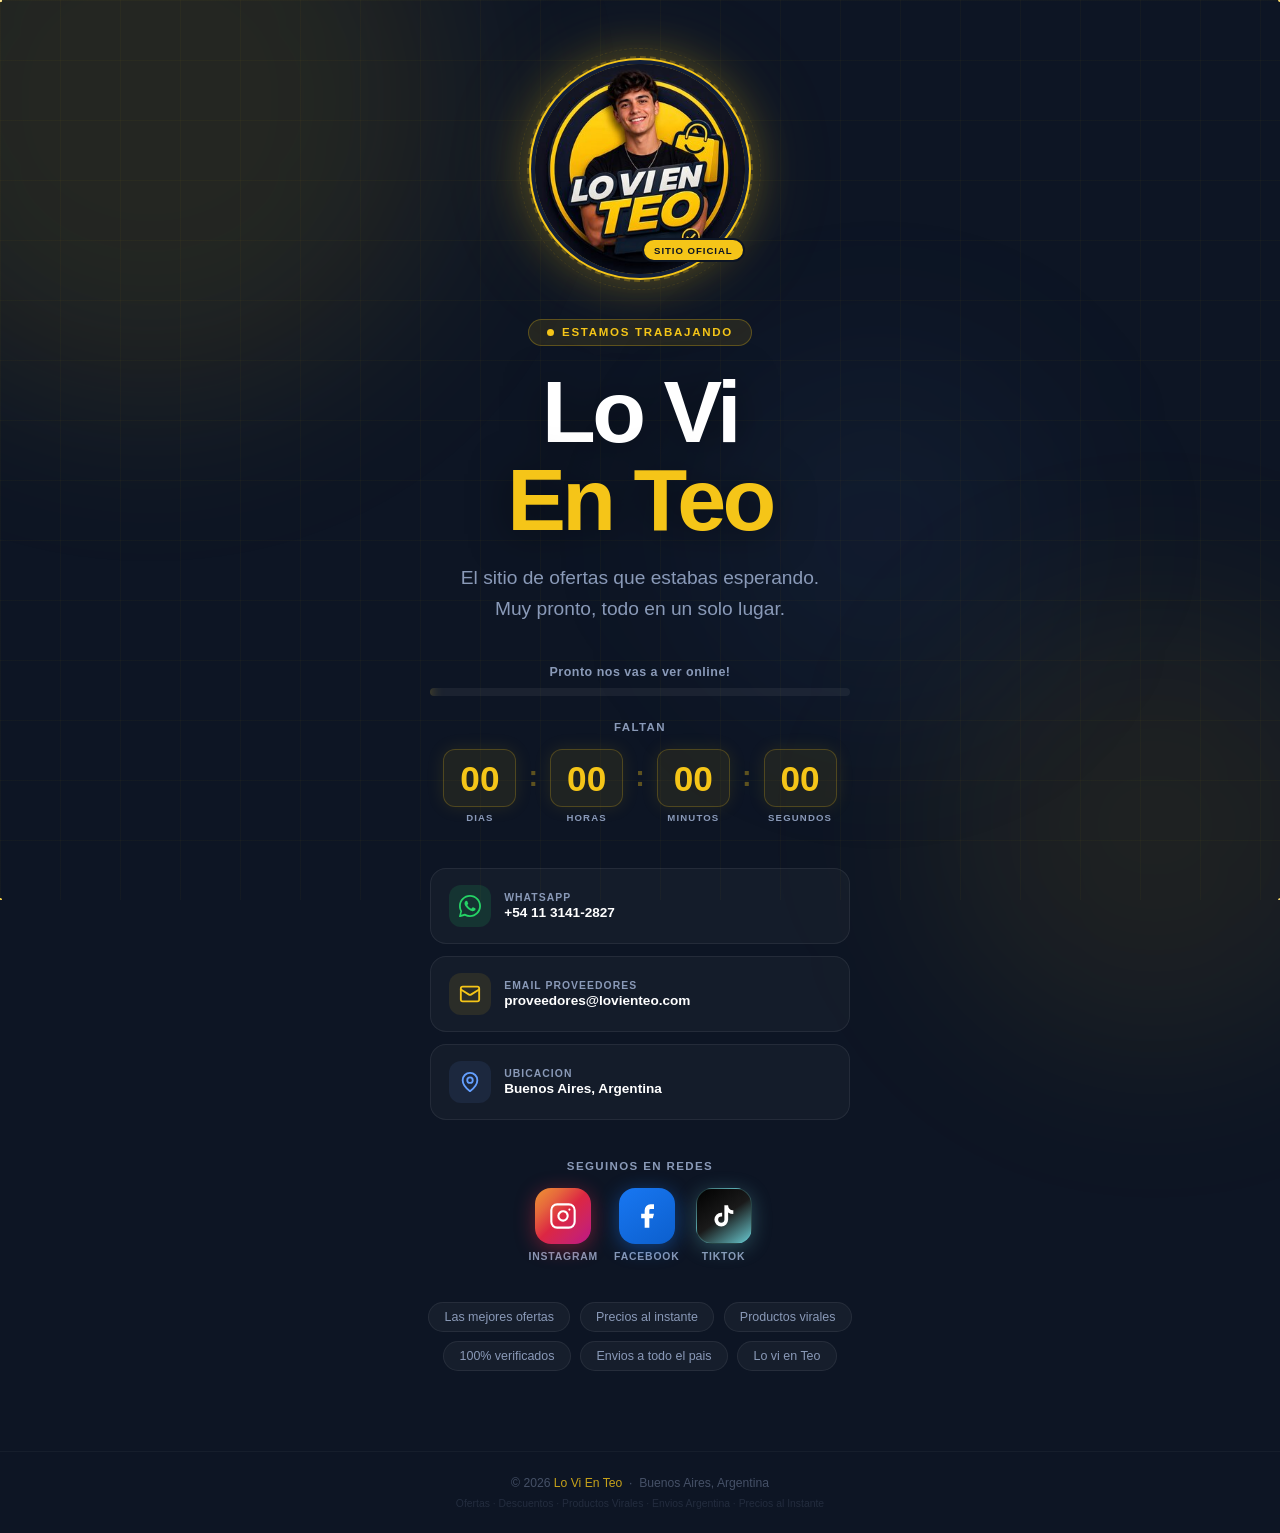
==== index.html @ 4cb47bb7 "initial commit" ====
<!DOCTYPE html>
<html lang="es">
<head>
  <meta charset="UTF-8" />
  <meta name="viewport" content="width=device-width, initial-scale=1.0" />

  <!-- Primary Meta -->
  <title>Lo Vi En Teo — Ofertas, Descuentos y Productos Virales en Argentina</title>
  <meta name="description" content="Lo Vi En Teo es el sitio de ofertas, descuentos y productos virales que estabas esperando. Muy pronto online desde Buenos Aires, Argentina. Precios al instante, productos 100% verificados y envíos a todo el país." />
  <meta name="keywords" content="ofertas Argentina, descuentos online, productos virales, Lo Vi En Teo, lovienteo, lovienteopromos, compras online Argentina, precios baratos, promociones Buenos Aires, whey protein argentina, creatina star nutrition, creatina monohidratada, aspiradora inalámbrica argentina, inflador neumáticos digital, suplementos deportivos argentina, gadgets hogar argentina, mercado libre ofertas, envio gratis argentina, cuotas sin interes, productos verificados" />
  <meta name="author" content="Lo Vi En Teo" />
  <meta name="robots" content="index, follow" />
  <meta name="language" content="es" />
  <meta name="revisit-after" content="7 days" />
  <meta name="geo.region" content="AR-C" />
  <meta name="geo.placename" content="Buenos Aires, Argentina" />
  <link rel="canonical" href="https://lovienteopromos.com/" />
  <link rel="sitemap" type="application/xml" href="/sitemap.xml" />

  <!-- Favicon -->
  <link rel="icon" type="image/svg+xml" href="/favicon.svg" />
  <link rel="shortcut icon" href="/favicon.svg" />
  <link rel="apple-touch-icon" href="/logo.png" />

  <!-- Open Graph / Facebook -->
  <meta property="og:type" content="website" />
  <meta property="og:url" content="https://lovienteopromos.com/" />
  <meta property="og:title" content="Lo Vi En Teo — Ofertas y Productos Virales en Argentina" />
  <meta property="og:description" content="El sitio de ofertas, descuentos y productos virales que estabas esperando. Whey Protein, Creatina, Aspiradora Voltra, Inflador Digital. Buenos Aires, Argentina." />
  <meta property="og:image" content="https://lovienteopromos.com/logo.png" />
  <meta property="og:image:alt" content="Logo Lo Vi En Teo — Sitio de Ofertas Argentina" />
  <meta property="og:locale" content="es_AR" />
  <meta property="og:site_name" content="Lo Vi En Teo" />

  <!-- Twitter Card -->
  <meta name="twitter:card" content="summary_large_image" />
  <meta name="twitter:url" content="https://lovienteopromos.com/" />
  <meta name="twitter:title" content="Lo Vi En Teo — Ofertas y Productos Virales en Argentina" />
  <meta name="twitter:description" content="Whey Protein, Creatina Star Nutrition, Aspiradora Voltra 3 en 1, Inflador Digital. Envío gratis · Cuotas sin interés · Tienda oficial." />
  <meta name="twitter:image" content="https://lovienteopromos.com/logo.png" />
  <meta name="twitter:image:alt" content="Logo Lo Vi En Teo" />

  <!-- Schema.org JSON-LD -->
  <script type="application/ld+json">
  {
    "@context": "https://schema.org",
    "@type": "Organization",
    "name": "Lo Vi En Teo",
    "url": "https://lovienteopromos.com",
    "logo": "https://lovienteopromos.com/logo.png",
    "description": "Sitio de ofertas, descuentos y productos virales de Argentina. Whey Protein, Creatina, Aspiradora Voltra, Inflador Digital. Precios al instante, productos 100% verificados y envíos a todo el país.",
    "address": {
      "@type": "PostalAddress",
      "addressLocality": "Buenos Aires",
      "addressCountry": "AR"
    },
    "contactPoint": [
      {
        "@type": "ContactPoint",
        "telephone": "+54-11-3141-2827",
        "contactType": "customer service",
        "availableLanguage": "Spanish",
        "contactOption": "WhatsApp"
      }
    ],
    "sameAs": [
      "https://www.instagram.com/lovienteo/",
      "https://www.facebook.com/tiendaborela/",
      "https://www.tiktok.com/@lovienteo"
    ]
  }
  </script>

  <script type="application/ld+json">
  {
    "@context": "https://schema.org",
    "@type": "ItemList",
    "name": "Productos Lo Vi En Teo — Ofertas Destacadas",
    "url": "https://lovienteopromos.com/",
    "itemListElement": [
      {
        "@type": "ListItem",
        "position": 1,
        "name": "Star Nutrition Whey Protein Banana Cream 908g",
        "url": "https://lovienteopromos.com/star-nutrition-whey-protein/"
      },
      {
        "@type": "ListItem",
        "position": 2,
        "name": "Creatina Star Nutrition Monohidratada 1 kg",
        "url": "https://lovienteopromos.com/creatinastar/"
      },
      {
        "@type": "ListItem",
        "position": 3,
        "name": "Aspiradora Sopladora Voltra 3 en 1 Black Edition",
        "url": "https://lovienteopromos.com/aspiradora-voltra-3en1/"
      },
      {
        "@type": "ListItem",
        "position": 4,
        "name": "Inflador Neumáticos Digital Inalámbrico Portátil",
        "url": "https://lovienteopromos.com/inflador-neumaticos/"
      }
    ]
  }
  </script>
  <style>
    *, *::before, *::after { box-sizing: border-box; margin: 0; padding: 0; }

    :root {
      --yellow: #f5c518;
      --yellow-glow: rgba(245, 197, 24, 0.4);
      --navy: #0d1524;
      --navy-mid: #13203a;
      --white: #ffffff;
      --gray: #8a9ab8;
    }

    html { scroll-behavior: smooth; }

    body {
      font-family: -apple-system, BlinkMacSystemFont, 'Segoe UI', Roboto, sans-serif;
      background: var(--navy);
      color: var(--white);
      min-height: 100vh;
      overflow-x: hidden;
    }

    #canvas {
      position: fixed;
      inset: 0;
      pointer-events: none;
      z-index: 0;
    }

    .blob {
      position: fixed;
      border-radius: 50%;
      filter: blur(90px);
      pointer-events: none;
      z-index: 0;
    }
    .b1 {
      width: 600px; height: 600px;
      background: rgba(245, 197, 24, 0.1);
      top: -200px; left: -150px;
      animation: drift 10s ease-in-out infinite;
    }
    .b2 {
      width: 450px; height: 450px;
      background: rgba(245, 197, 24, 0.07);
      bottom: -150px; right: -100px;
      animation: drift 13s ease-in-out infinite reverse;
    }
    .b3 {
      width: 350px; height: 350px;
      background: rgba(80, 130, 220, 0.06);
      top: 40%; left: 55%;
      animation: drift 9s ease-in-out infinite;
      animation-delay: -4s;
    }
    @keyframes drift {
      0%, 100% { transform: translate(0, 0) scale(1); }
      33% { transform: translate(25px, -30px) scale(1.04); }
      66% { transform: translate(-20px, 20px) scale(0.97); }
    }

    #floaters {
      position: fixed; inset: 0;
      pointer-events: none; z-index: 1;
      overflow: hidden;
    }
    .floater {
      position: absolute;
      opacity: 0;
      animation: riseUp linear infinite;
      bottom: -60px;
    }
    @keyframes riseUp {
      0%   { opacity: 0; transform: translateY(0) rotate(0deg) scale(0.7); }
      8%   { opacity: 0.7; transform: translateY(-8vh) rotate(20deg) scale(1); }
      92%  { opacity: 0.3; transform: translateY(-90vh) rotate(340deg) scale(0.9); }
      100% { opacity: 0; transform: translateY(-100vh) rotate(360deg) scale(0.7); }
    }

    .grid-lines {
      position: fixed; inset: 0;
      pointer-events: none; z-index: 0;
      background-image:
        linear-gradient(rgba(245,197,24,0.03) 1px, transparent 1px),
        linear-gradient(90deg, rgba(245,197,24,0.03) 1px, transparent 1px);
      background-size: 60px 60px;
    }

    main {
      position: relative; z-index: 2;
      min-height: 100vh;
      display: flex;
      flex-direction: column;
      align-items: center;
      justify-content: center;
      padding: 4rem 1.5rem 2rem;
      text-align: center;
      gap: 0;
    }

    .logo-ring {
      position: relative;
      width: 210px; height: 210px;
      margin-bottom: 2.8rem;
      animation: popIn 0.9s cubic-bezier(0.34, 1.56, 0.64, 1) both;
    }

    .logo-ring::before,
    .logo-ring::after {
      content: '';
      position: absolute;
      inset: -8px;
      border-radius: 50%;
      animation: spinRing 6s linear infinite;
    }
    .logo-ring::before {
      border: 2px dashed rgba(245, 197, 24, 0.25);
    }
    .logo-ring::after {
      inset: -16px;
      border: 1px dashed rgba(245, 197, 24, 0.1);
      animation-duration: 10s;
      animation-direction: reverse;
    }

    @keyframes spinRing {
      to { transform: rotate(360deg); }
    }

    .logo-ring img {
      width: 100%; height: 100%;
      object-fit: cover;
      border-radius: 50%;
      display: block;
      position: relative;
      z-index: 1;
      box-shadow:
        0 0 0 4px var(--navy-mid),
        0 0 0 6px var(--yellow),
        0 0 50px var(--yellow-glow),
        0 0 100px rgba(245,197,24,0.15);
      animation: glowPulse 3s ease-in-out infinite;
    }

    @keyframes glowPulse {
      0%, 100% { box-shadow: 0 0 0 4px var(--navy-mid), 0 0 0 6px var(--yellow), 0 0 50px var(--yellow-glow), 0 0 100px rgba(245,197,24,0.15); }
      50% { box-shadow: 0 0 0 4px var(--navy-mid), 0 0 0 8px var(--yellow), 0 0 70px rgba(245,197,24,0.6), 0 0 130px rgba(245,197,24,0.25); }
    }

    .logo-badge {
      position: absolute;
      bottom: 12px; right: 0;
      z-index: 2;
      background: var(--yellow);
      color: var(--navy);
      font-size: 0.6rem;
      font-weight: 900;
      letter-spacing: 0.1em;
      text-transform: uppercase;
      padding: 0.28rem 0.65rem;
      border-radius: 999px;
      border: 2px solid var(--navy);
      white-space: nowrap;
    }

    @keyframes popIn {
      from { opacity: 0; transform: scale(0.5) rotate(-12deg); }
      to   { opacity: 1; transform: scale(1) rotate(0deg); }
    }

    .eyebrow {
      display: inline-flex;
      align-items: center;
      gap: 0.5rem;
      background: rgba(245, 197, 24, 0.1);
      border: 1px solid rgba(245, 197, 24, 0.28);
      color: var(--yellow);
      font-size: 0.72rem;
      font-weight: 700;
      letter-spacing: 0.15em;
      text-transform: uppercase;
      padding: 0.4rem 1.1rem;
      border-radius: 999px;
      margin-bottom: 1.4rem;
      animation: fadeIn 0.6s 0.4s ease both;
    }
    .eyebrow .pulse-dot {
      width: 7px; height: 7px;
      background: var(--yellow);
      border-radius: 50%;
      animation: blinkDot 1.3s ease-in-out infinite;
    }
    @keyframes blinkDot {
      0%, 100% { opacity: 1; transform: scale(1); }
      50% { opacity: 0.2; transform: scale(0.6); }
    }

    h1 {
      font-size: clamp(2.8rem, 10vw, 5.5rem);
      font-weight: 900;
      line-height: 1.0;
      letter-spacing: -0.04em;
      margin-bottom: 1.1rem;
      animation: slideUp 0.7s 0.5s ease both;
      text-shadow: 0 4px 40px rgba(0,0,0,0.5);
    }
    h1 .accent { color: var(--yellow); }

    .sub {
      font-size: clamp(1rem, 3vw, 1.2rem);
      color: var(--gray);
      line-height: 1.65;
      max-width: 400px;
      margin-bottom: 2.5rem;
      animation: slideUp 0.7s 0.65s ease both;
    }

    .prog-wrap {
      width: 100%;
      max-width: 420px;
      margin-bottom: 1.6rem;
      animation: slideUp 0.7s 0.8s ease both;
    }
    .prog-label {
      font-size: 0.78rem;
      font-weight: 600;
      color: var(--gray);
      margin-bottom: 0.55rem;
      text-align: center;
      letter-spacing: 0.04em;
    }
    .prog-track {
      height: 8px;
      background: rgba(255,255,255,0.06);
      border-radius: 999px;
      overflow: hidden;
      position: relative;
    }
    .prog-fill {
      height: 100%;
      width: 40%;
      background: linear-gradient(90deg, transparent, #c9a200, var(--yellow), #ffe26a, transparent);
      border-radius: 999px;
      position: absolute;
      left: -40%;
      animation: scanBar 2s ease-in-out infinite;
      box-shadow: 0 0 14px rgba(245,197,24,0.7);
    }
    @keyframes scanBar {
      0%   { left: -40%; }
      100% { left: 100%; }
    }

    /* countdown */
    .countdown-wrap {
      width: 100%;
      max-width: 420px;
      margin-bottom: 2.8rem;
      animation: slideUp 0.7s 0.9s ease both;
    }
    .countdown-title {
      font-size: 0.72rem;
      font-weight: 700;
      letter-spacing: 0.12em;
      text-transform: uppercase;
      color: var(--gray);
      text-align: center;
      margin-bottom: 1rem;
    }
    .countdown-boxes {
      display: flex;
      justify-content: center;
      gap: 0.75rem;
    }
    .cd-box {
      display: flex;
      flex-direction: column;
      align-items: center;
      gap: 0.3rem;
    }
    .cd-num {
      background: rgba(245,197,24,0.08);
      border: 1px solid rgba(245,197,24,0.22);
      border-radius: 12px;
      padding: 0.65rem 1rem;
      font-size: clamp(1.4rem, 5vw, 2.2rem);
      font-weight: 900;
      color: var(--yellow);
      min-width: 64px;
      text-align: center;
      font-variant-numeric: tabular-nums;
      line-height: 1;
      box-shadow: 0 0 18px rgba(245,197,24,0.1);
    }
    .cd-lbl {
      font-size: 0.6rem;
      font-weight: 700;
      letter-spacing: 0.12em;
      text-transform: uppercase;
      color: var(--gray);
    }
    .cd-sep {
      font-size: 1.8rem;
      font-weight: 900;
      color: rgba(245,197,24,0.35);
      align-self: center;
      margin-bottom: 1.2rem;
      animation: blinkSep 1s step-end infinite;
    }
    @keyframes blinkSep {
      0%, 100% { opacity: 1; }
      50% { opacity: 0; }
    }

    .cards {
      display: flex;
      flex-direction: column;
      gap: 0.75rem;
      width: 100%;
      max-width: 420px;
      margin-bottom: 2.5rem;
      animation: slideUp 0.7s 1s ease both;
    }
    .card {
      display: flex;
      align-items: center;
      gap: 0.85rem;
      background: rgba(255,255,255,0.03);
      border: 1px solid rgba(255,255,255,0.07);
      border-radius: 16px;
      padding: 1rem 1.1rem;
      text-decoration: none;
      color: var(--white);
      transition: all 0.25s cubic-bezier(0.4,0,0.2,1);
      cursor: pointer;
    }
    .card:hover {
      background: rgba(245,197,24,0.07);
      border-color: rgba(245,197,24,0.3);
      transform: translateY(-3px);
      box-shadow: 0 8px 30px rgba(0,0,0,0.3);
    }
    .card-icon {
      width: 42px; height: 42px;
      border-radius: 12px;
      display: flex; align-items: center; justify-content: center;
      flex-shrink: 0;
      font-size: 1.2rem;
    }
    .card-info {
      text-align: left;
    }
    .c-wa { background: rgba(37, 211, 102, 0.13); }
    .c-ml { background: rgba(245, 197, 24, 0.1); }
    .c-loc { background: rgba(100, 149, 237, 0.1); }
    .card-info .lbl {
      font-size: 0.65rem;
      font-weight: 700;
      letter-spacing: 0.1em;
      text-transform: uppercase;
      color: var(--gray);
      margin-bottom: 0.18rem;
      text-align: left;
    }
    .card-info .val {
      font-size: 0.85rem;
      font-weight: 600;
      white-space: nowrap;
      overflow: hidden;
      text-overflow: ellipsis;
      text-align: left;
    }

    .social-title {
      font-size: 0.72rem;
      font-weight: 700;
      letter-spacing: 0.12em;
      text-transform: uppercase;
      color: var(--gray);
      text-align: center;
      margin-bottom: 1rem;
    }
    .socials {
      display: flex;
      justify-content: center;
      gap: 1rem;
      margin-bottom: 2.5rem;
      animation: slideUp 0.7s 1.1s ease both;
    }
    .soc-btn {
      display: flex;
      flex-direction: column;
      align-items: center;
      gap: 0.45rem;
      text-decoration: none;
      transition: transform 0.22s cubic-bezier(0.34,1.56,0.64,1);
    }
    .soc-btn:hover { transform: translateY(-6px) scale(1.08); }
    .soc-icon {
      width: 56px; height: 56px;
      border-radius: 16px;
      display: flex; align-items: center; justify-content: center;
      position: relative;
      overflow: hidden;
    }
    .soc-icon::after {
      content: '';
      position: absolute;
      inset: 0;
      border-radius: 16px;
      opacity: 0;
      transition: opacity 0.22s;
    }
    .soc-btn:hover .soc-icon::after { opacity: 1; }
    .soc-ig .soc-icon {
      background: linear-gradient(135deg, #f09433 0%, #e6683c 25%, #dc2743 50%, #cc2366 75%, #bc1888 100%);
      box-shadow: 0 4px 20px rgba(220,39,67,0.45);
    }
    .soc-ig:hover .soc-icon { box-shadow: 0 8px 32px rgba(220,39,67,0.7); }
    .soc-fb .soc-icon {
      background: linear-gradient(145deg, #1877f2 0%, #0c5fcd 100%);
      box-shadow: 0 4px 20px rgba(24,119,242,0.45);
    }
    .soc-fb:hover .soc-icon { box-shadow: 0 8px 32px rgba(24,119,242,0.7); }
    .soc-tt .soc-icon {
      background: linear-gradient(145deg, #010101 0%, #1a1a1a 50%, #69c9d0 100%);
      border: 1px solid rgba(105,201,208,0.3);
      box-shadow: 0 4px 20px rgba(105,201,208,0.3);
    }
    .soc-tt:hover .soc-icon { box-shadow: 0 8px 32px rgba(105,201,208,0.6); }
    .soc-lbl {
      font-size: 0.65rem;
      font-weight: 700;
      letter-spacing: 0.08em;
      text-transform: uppercase;
      color: var(--gray);
    }
    .soc-btn:hover .soc-lbl { color: var(--white); }

    .chips {
      display: flex;
      flex-wrap: wrap;
      justify-content: center;
      gap: 0.6rem;
      max-width: 540px;
      animation: slideUp 0.7s 1.2s ease both;
    }
    .chip {
      display: inline-flex;
      align-items: center;
      gap: 0.4rem;
      background: rgba(255,255,255,0.04);
      border: 1px solid rgba(255,255,255,0.07);
      border-radius: 999px;
      padding: 0.42rem 0.95rem;
      font-size: 0.78rem;
      color: var(--gray);
      font-weight: 500;
      transition: all 0.2s;
    }
    .chip:hover {
      border-color: rgba(245,197,24,0.25);
      color: var(--white);
    }

    footer {
      position: relative; z-index: 2;
      width: 100%;
      text-align: center;
      padding: 1.5rem;
      color: rgba(138,154,184,0.45);
      font-size: 0.76rem;
      border-top: 1px solid rgba(255,255,255,0.04);
      margin-top: 3rem;
      animation: fadeIn 0.7s 1.4s ease both;
    }
    footer a { color: var(--yellow); text-decoration: none; opacity: 0.8; }
    footer a:hover { opacity: 1; }

    @keyframes slideUp {
      from { opacity: 0; transform: translateY(25px); }
      to { opacity: 1; transform: translateY(0); }
    }
    @keyframes fadeIn {
      from { opacity: 0; }
      to { opacity: 1; }
    }

    @media (max-width: 500px) {
      .logo-ring { width: 165px; height: 165px; }
      .cards { grid-template-columns: 1fr; }
      h1 { letter-spacing: -0.03em; }
    }
  </style>
</head>
<body>

<canvas id="canvas"></canvas>
<div class="grid-lines"></div>
<div class="blob b1"></div>
<div class="blob b2"></div>
<div class="blob b3"></div>
<div id="floaters"></div>

<main>
  <div class="logo-ring">
    <img src="[data-uri]" alt="Lo Vi En Teo — Sitio de Ofertas y Descuentos en Argentina" width="210" height="210" />
    <span class="logo-badge">Sitio Oficial</span>
  </div>

  <div class="eyebrow">
    <span class="pulse-dot"></span>
    Estamos trabajando
  </div>

  <h1>Lo Vi<br><span class="accent">En Teo</span></h1>

  <p class="sub">
    El sitio de ofertas que estabas esperando.<br>
    Muy pronto, todo en un solo lugar.
  </p>

  <div class="prog-wrap">
    <div class="prog-label">Pronto nos vas a ver online!</div>
    <div class="prog-track">
      <div class="prog-fill"></div>
    </div>
  </div>

  <div class="countdown-wrap">
    <div class="countdown-title">Faltan</div>
    <div class="countdown-boxes">
      <div class="cd-box">
        <div class="cd-num" id="cd-days">25</div>
        <div class="cd-lbl">Dias</div>
      </div>
      <div class="cd-sep">:</div>
      <div class="cd-box">
        <div class="cd-num" id="cd-hours">00</div>
        <div class="cd-lbl">Horas</div>
      </div>
      <div class="cd-sep">:</div>
      <div class="cd-box">
        <div class="cd-num" id="cd-mins">00</div>
        <div class="cd-lbl">Minutos</div>
      </div>
      <div class="cd-sep">:</div>
      <div class="cd-box">
        <div class="cd-num" id="cd-secs">00</div>
        <div class="cd-lbl">Segundos</div>
      </div>
    </div>
  </div>

  <div class="cards">
    <a class="card" href="https://wa.me/541131412827" target="_blank" rel="noopener">
      <div class="card-icon c-wa">
        <svg width="22" height="22" viewBox="0 0 24 24" fill="#25D366">
          <path d="M17.472 14.382c-.297-.149-1.758-.867-2.03-.967-.273-.099-.471-.148-.67.15-.197.297-.767.966-.94 1.164-.173.199-.347.223-.644.075-.297-.15-1.255-.463-2.39-1.475-.883-.788-1.48-1.761-1.653-2.059-.173-.297-.018-.458.13-.606.134-.133.298-.347.446-.52.149-.174.198-.298.298-.497.099-.198.05-.371-.025-.52-.075-.149-.669-1.612-.916-2.207-.242-.579-.487-.5-.669-.51-.173-.008-.371-.01-.57-.01-.198 0-.52.074-.792.372-.272.297-1.04 1.016-1.04 2.479 0 1.462 1.065 2.875 1.213 3.074.149.198 2.096 3.2 5.077 4.487.709.306 1.262.489 1.694.625.712.227 1.36.195 1.871.118.571-.085 1.758-.719 2.006-1.413.248-.694.248-1.289.173-1.413-.074-.124-.272-.198-.57-.347z"/>
          <path d="M12 0C5.373 0 0 5.373 0 12c0 2.12.555 4.112 1.523 5.836L.057 23.215a.75.75 0 0 0 .928.928l5.379-1.466A11.945 11.945 0 0 0 12 24c6.627 0 12-5.373 12-12S18.627 0 12 0zm0 22c-1.943 0-3.772-.524-5.345-1.438l-.383-.228-3.968 1.08 1.08-3.968-.228-.383A9.955 9.955 0 0 1 2 12C2 6.477 6.477 2 12 2s10 4.477 10 10-4.477 10-10 10z"/>
        </svg>
      </div>
      <div class="card-info">
        <div class="lbl">WhatsApp</div>
        <div class="val">+54 11 3141-2827</div>
      </div>
    </a>

    <a class="card" href="mailto:proveedores@lovienteo.com">
      <div class="card-icon c-ml">
        <svg width="22" height="22" viewBox="0 0 24 24" fill="none" stroke="#f5c518" stroke-width="2" stroke-linecap="round" stroke-linejoin="round">
          <rect x="2" y="4" width="20" height="16" rx="2"/>
          <path d="m22 7-8.97 5.7a1.94 1.94 0 0 1-2.06 0L2 7"/>
        </svg>
      </div>
      <div class="card-info">
        <div class="lbl">Email Proveedores</div>
        <div class="val">proveedores@lovienteo.com</div>
      </div>
    </a>

    <div class="card">
      <div class="card-icon c-loc">
        <svg width="22" height="22" viewBox="0 0 24 24" fill="none" stroke="#64a0ff" stroke-width="2" stroke-linecap="round" stroke-linejoin="round">
          <path d="M20 10c0 6-8 12-8 12s-8-6-8-12a8 8 0 0 1 16 0Z"/>
          <circle cx="12" cy="10" r="3"/>
        </svg>
      </div>
      <div class="card-info">
        <div class="lbl">Ubicacion</div>
        <div class="val">Buenos Aires, Argentina</div>
      </div>
    </div>
  </div>

  <div class="social-title">Seguinos en redes</div>
  <div class="socials">
    <!-- Instagram -->
    <a class="soc-btn soc-ig" href="https://www.instagram.com/lovienteo/" target="_blank" rel="noopener" aria-label="Lo Vi En Teo en Instagram">
      <div class="soc-icon">
        <svg width="28" height="28" viewBox="0 0 24 24" fill="none" stroke="#fff" stroke-width="1.8" stroke-linecap="round" stroke-linejoin="round">
          <rect x="2" y="2" width="20" height="20" rx="5" ry="5"/>
          <path d="M16 11.37A4 4 0 1 1 12.63 8 4 4 0 0 1 16 11.37z"/>
          <line x1="17.5" y1="6.5" x2="17.51" y2="6.5"/>
        </svg>
      </div>
      <span class="soc-lbl">Instagram</span>
    </a>
    <!-- Facebook -->
    <a class="soc-btn soc-fb" href="https://www.facebook.com/tiendaborela/" target="_blank" rel="noopener" aria-label="Lo Vi En Teo en Facebook">
      <div class="soc-icon">
        <svg width="28" height="28" viewBox="0 0 24 24" fill="#fff">
          <path d="M18 2h-3a5 5 0 0 0-5 5v3H7v4h3v8h4v-8h3l1-4h-4V7a1 1 0 0 1 1-1h3z"/>
        </svg>
      </div>
      <span class="soc-lbl">Facebook</span>
    </a>
    <!-- TikTok -->
    <a class="soc-btn soc-tt" href="https://www.tiktok.com/@lovienteo" target="_blank" rel="noopener" aria-label="Lo Vi En Teo en TikTok">
      <div class="soc-icon">
        <svg width="26" height="26" viewBox="0 0 24 24" fill="#fff">
          <path d="M19.59 6.69a4.83 4.83 0 0 1-3.77-4.25V2h-3.45v13.67a2.89 2.89 0 0 1-2.88 2.5 2.89 2.89 0 0 1-2.89-2.89 2.89 2.89 0 0 1 2.89-2.89c.28 0 .54.04.79.1V9.01a6.33 6.33 0 0 0-.79-.05 6.34 6.34 0 0 0-6.34 6.34 6.34 6.34 0 0 0 6.34 6.34 6.34 6.34 0 0 0 6.33-6.34V8.69a8.17 8.17 0 0 0 4.78 1.52V6.76a4.85 4.85 0 0 1-1.01-.07z"/>
        </svg>
      </div>
      <span class="soc-lbl">TikTok</span>
    </a>
  </div>

  <div class="chips">
    <div class="chip">Las mejores ofertas</div>
    <div class="chip">Precios al instante</div>
    <div class="chip">Productos virales</div>
    <div class="chip">100% verificados</div>
    <div class="chip">Envios a todo el pais</div>
    <div class="chip">Lo vi en Teo</div>
  </div>
</main>

<footer>
  &copy; 2026 <a href="/">Lo Vi En Teo</a> &nbsp;&middot;&nbsp; Buenos Aires, Argentina
  <br>
  <span style="font-size:0.65rem;opacity:0.4;display:block;margin-top:0.5rem;">
    Ofertas &middot; Descuentos &middot; Productos Virales &middot; Envios Argentina &middot; Precios al Instante
  </span>
</footer>

<script>
const canvas = document.getElementById('canvas');
const ctx = canvas.getContext('2d');
let W, H;

function resize() {
  W = canvas.width = window.innerWidth;
  H = canvas.height = window.innerHeight;
}
resize();
window.addEventListener('resize', resize);

const pts = Array.from({length: 130}, () => ({
  x: Math.random() * window.innerWidth,
  y: Math.random() * window.innerHeight,
  r: Math.random() * 1.6 + 0.3,
  vx: (Math.random() - 0.5) * 0.25,
  vy: (Math.random() - 0.5) * 0.25,
  a: Math.random() * 0.45 + 0.08,
  c: Math.random() > 0.55 ? '#f5c518' : '#ffffff'
}));

(function tick() {
  ctx.clearRect(0, 0, W, H);
  pts.forEach(p => {
    p.x += p.vx; p.y += p.vy;
    if (p.x < 0) p.x = W;
    if (p.x > W) p.x = 0;
    if (p.y < 0) p.y = H;
    if (p.y > H) p.y = 0;
    ctx.beginPath();
    ctx.arc(p.x, p.y, p.r, 0, Math.PI * 2);
    ctx.fillStyle = p.c;
    ctx.globalAlpha = p.a;
    ctx.fill();
  });
  ctx.globalAlpha = 1;
  requestAnimationFrame(tick);
})();

// countdown — target: 25 days from 2026-05-17 = 2026-06-11T00:00:00
const TARGET = new Date('2026-06-11T00:00:00').getTime();

function updateCountdown() {
  const now = Date.now();
  let diff = TARGET - now;
  if (diff < 0) diff = 0;

  const days  = Math.floor(diff / (1000 * 60 * 60 * 24));
  const hours = Math.floor((diff % (1000 * 60 * 60 * 24)) / (1000 * 60 * 60));
  const mins  = Math.floor((diff % (1000 * 60 * 60)) / (1000 * 60));
  const secs  = Math.floor((diff % (1000 * 60)) / 1000);

  document.getElementById('cd-days').textContent  = String(days).padStart(2, '0');
  document.getElementById('cd-hours').textContent = String(hours).padStart(2, '0');
  document.getElementById('cd-mins').textContent  = String(mins).padStart(2, '0');
  document.getElementById('cd-secs').textContent  = String(secs).padStart(2, '0');
}

updateCountdown();
setInterval(updateCountdown, 1000);

const emojis = ['Las mejores ofertas','Precios al instante','Productos virales'];
const ft = document.getElementById('floaters');
const symbols = ['$','%','*','#'];
function spawn() {
  const el = document.createElement('span');
  el.className = 'floater';
  el.textContent = symbols[Math.floor(Math.random() * symbols.length)];
  el.style.color = '#f5c518';
  el.style.fontWeight = '900';
  const dur = 7 + Math.random() * 9;
  el.style.cssText += `left:${Math.random()*100}vw;font-size:${0.85+Math.random()*0.9}rem;animation-duration:${dur}s;color:#f5c518;font-weight:900;`;
  ft.appendChild(el);
  setTimeout(() => el.remove(), dur * 1000);
}
setInterval(spawn, 1100);
</script>
</body>
</html>
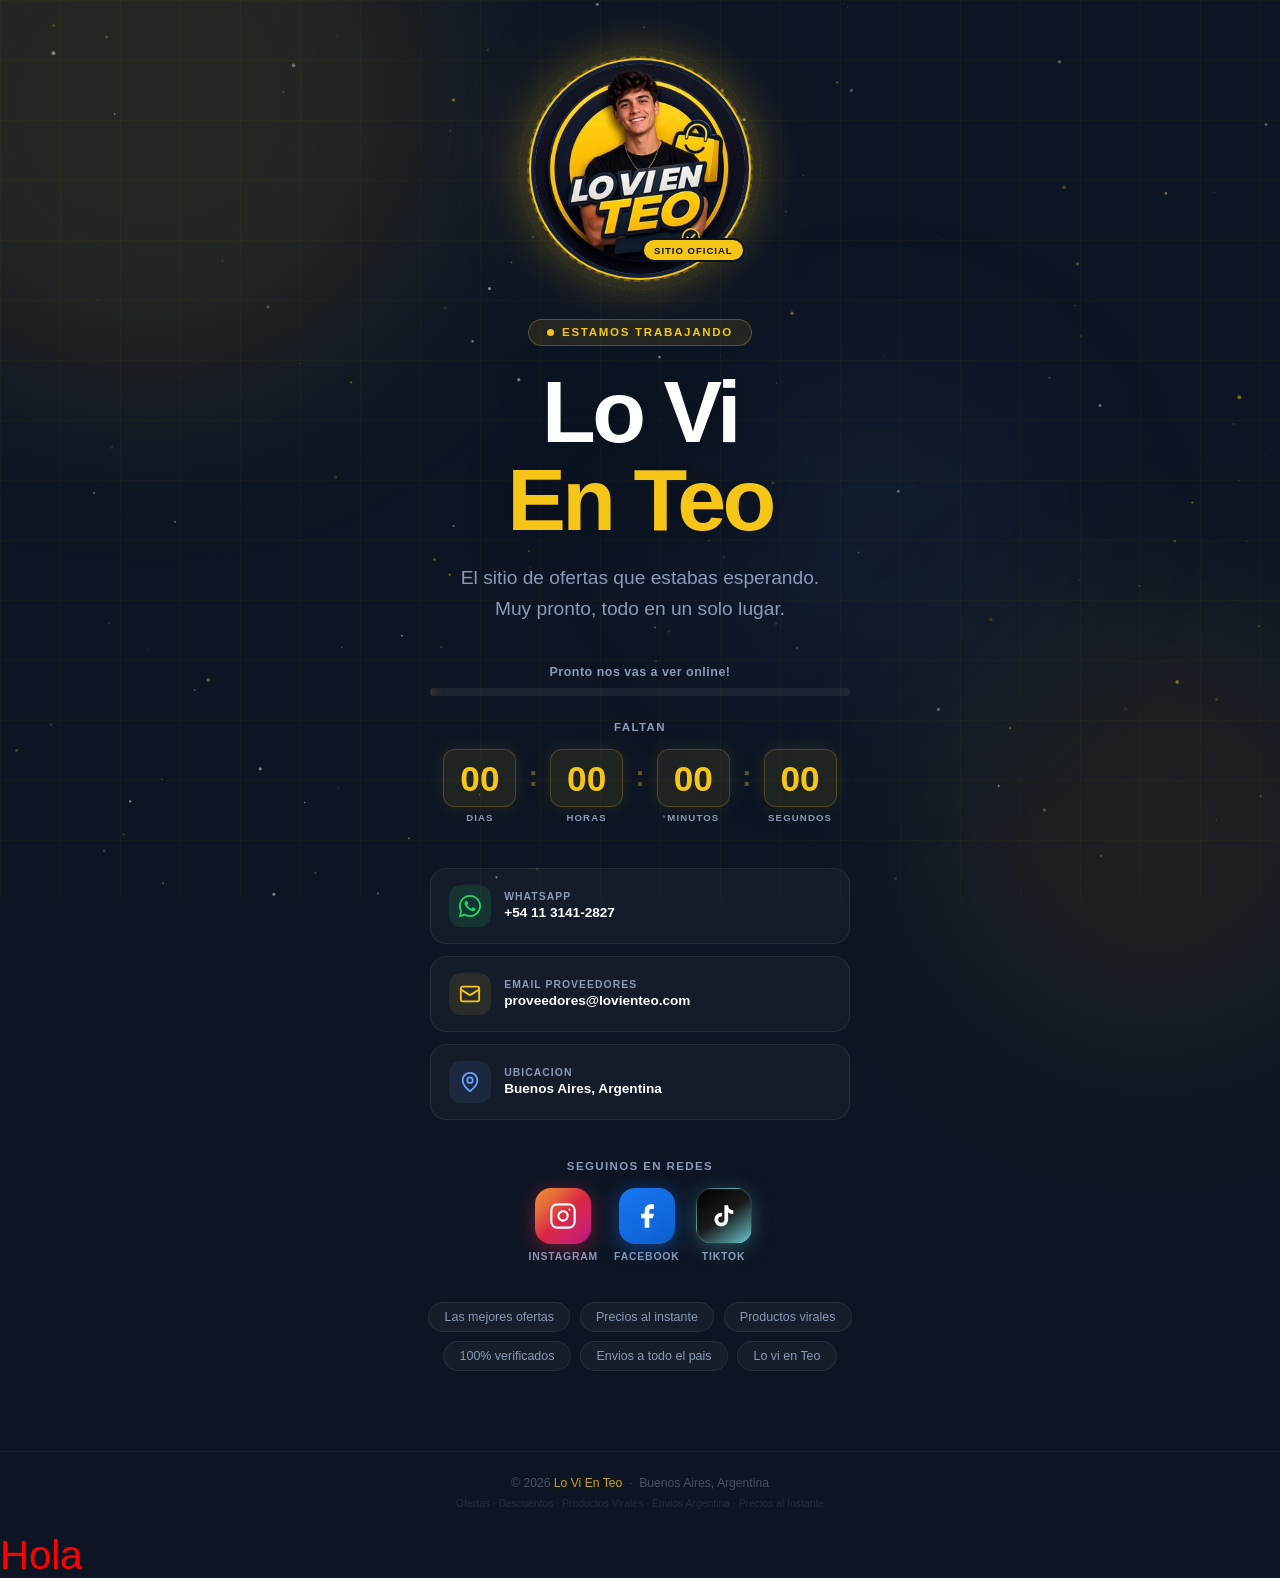
==== commit 5ce74944: "Update index.html" ====
--- a/index.html
+++ b/index.html
@@ -119,7 +119,7 @@
 
     html { scroll-behavior: smooth; }
 
-    body {
+    body { 
       font-family: -apple-system, BlinkMacSystemFont, 'Segoe UI', Roboto, sans-serif;
       background: var(--navy);
       color: var(--white);
@@ -829,5 +829,6 @@
 }
 setInterval(spawn, 1100);
 </script>
+   <p style="color:red;font-size:40px;">Hola</p>
 </body>
 </html>
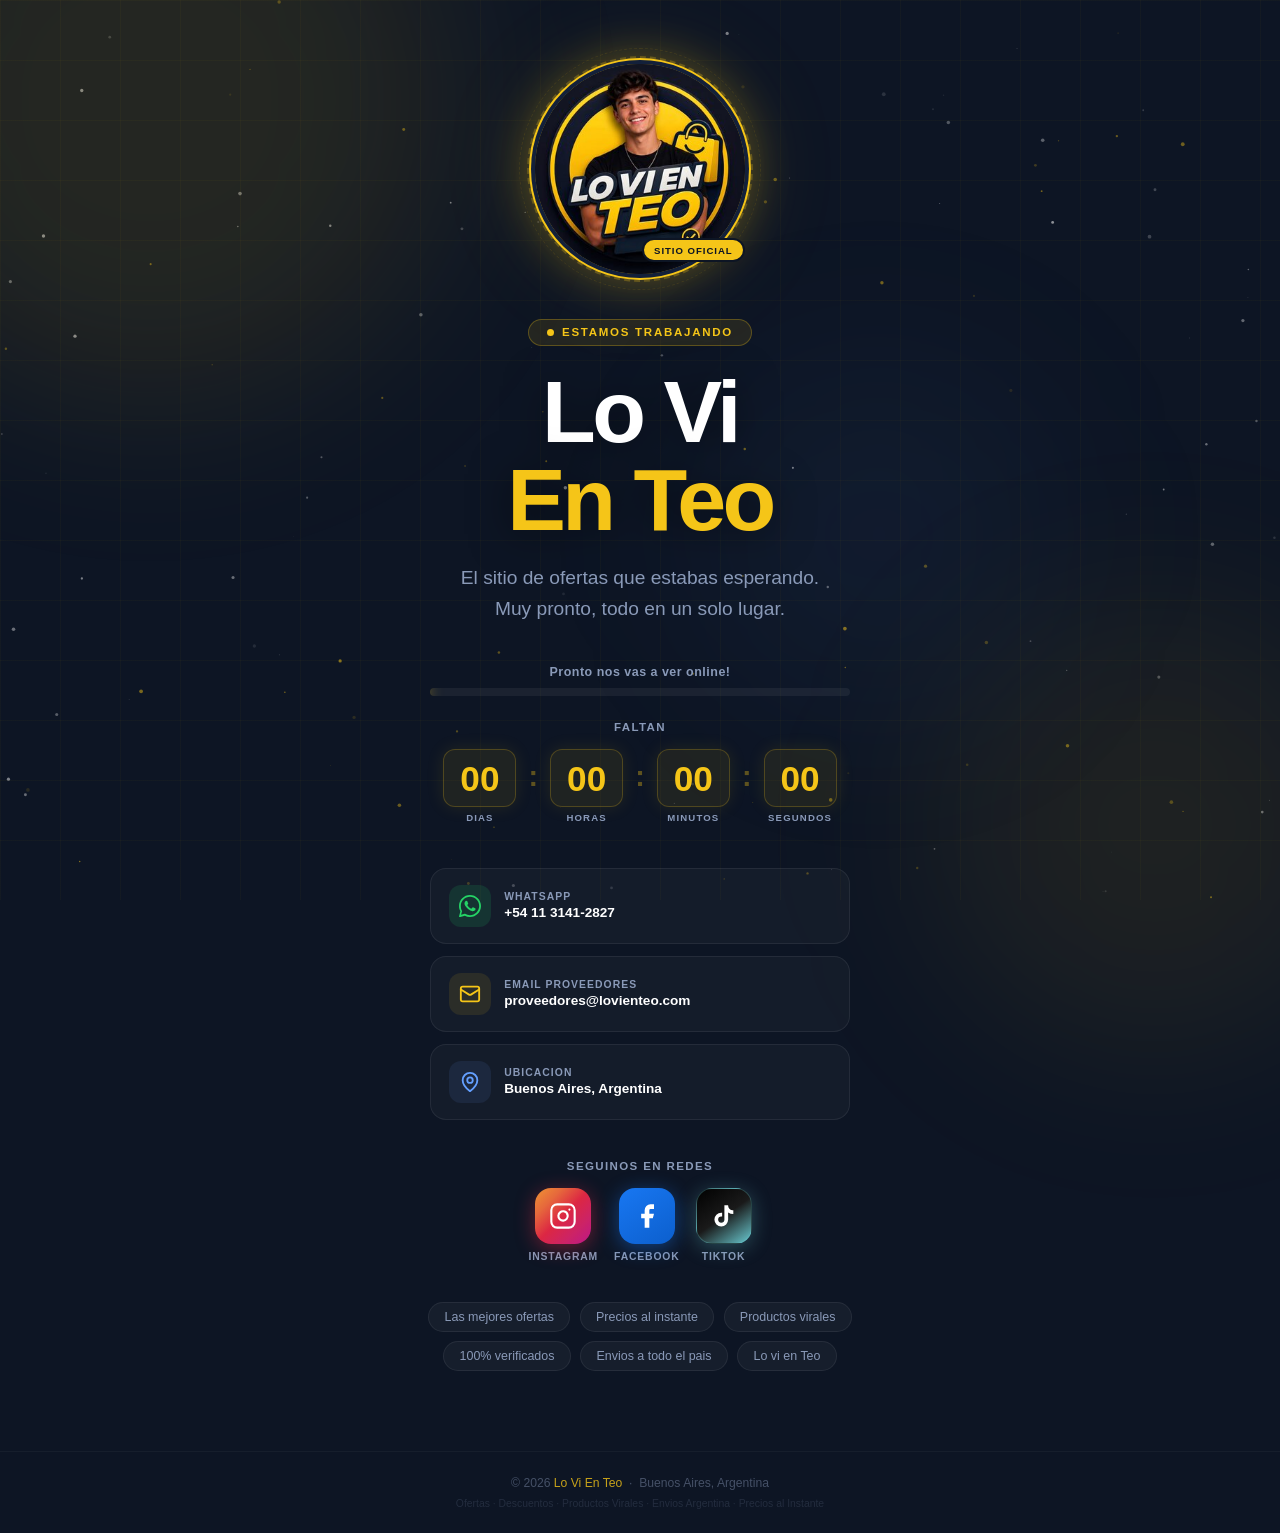
==== commit e15bd1fd: "Update index.html" ====
--- a/index.html
+++ b/index.html
@@ -829,6 +829,6 @@
 }
 setInterval(spawn, 1100);
 </script>
-   <p style="color:red;font-size:40px;">Hola</p>
+  
 </body>
 </html>
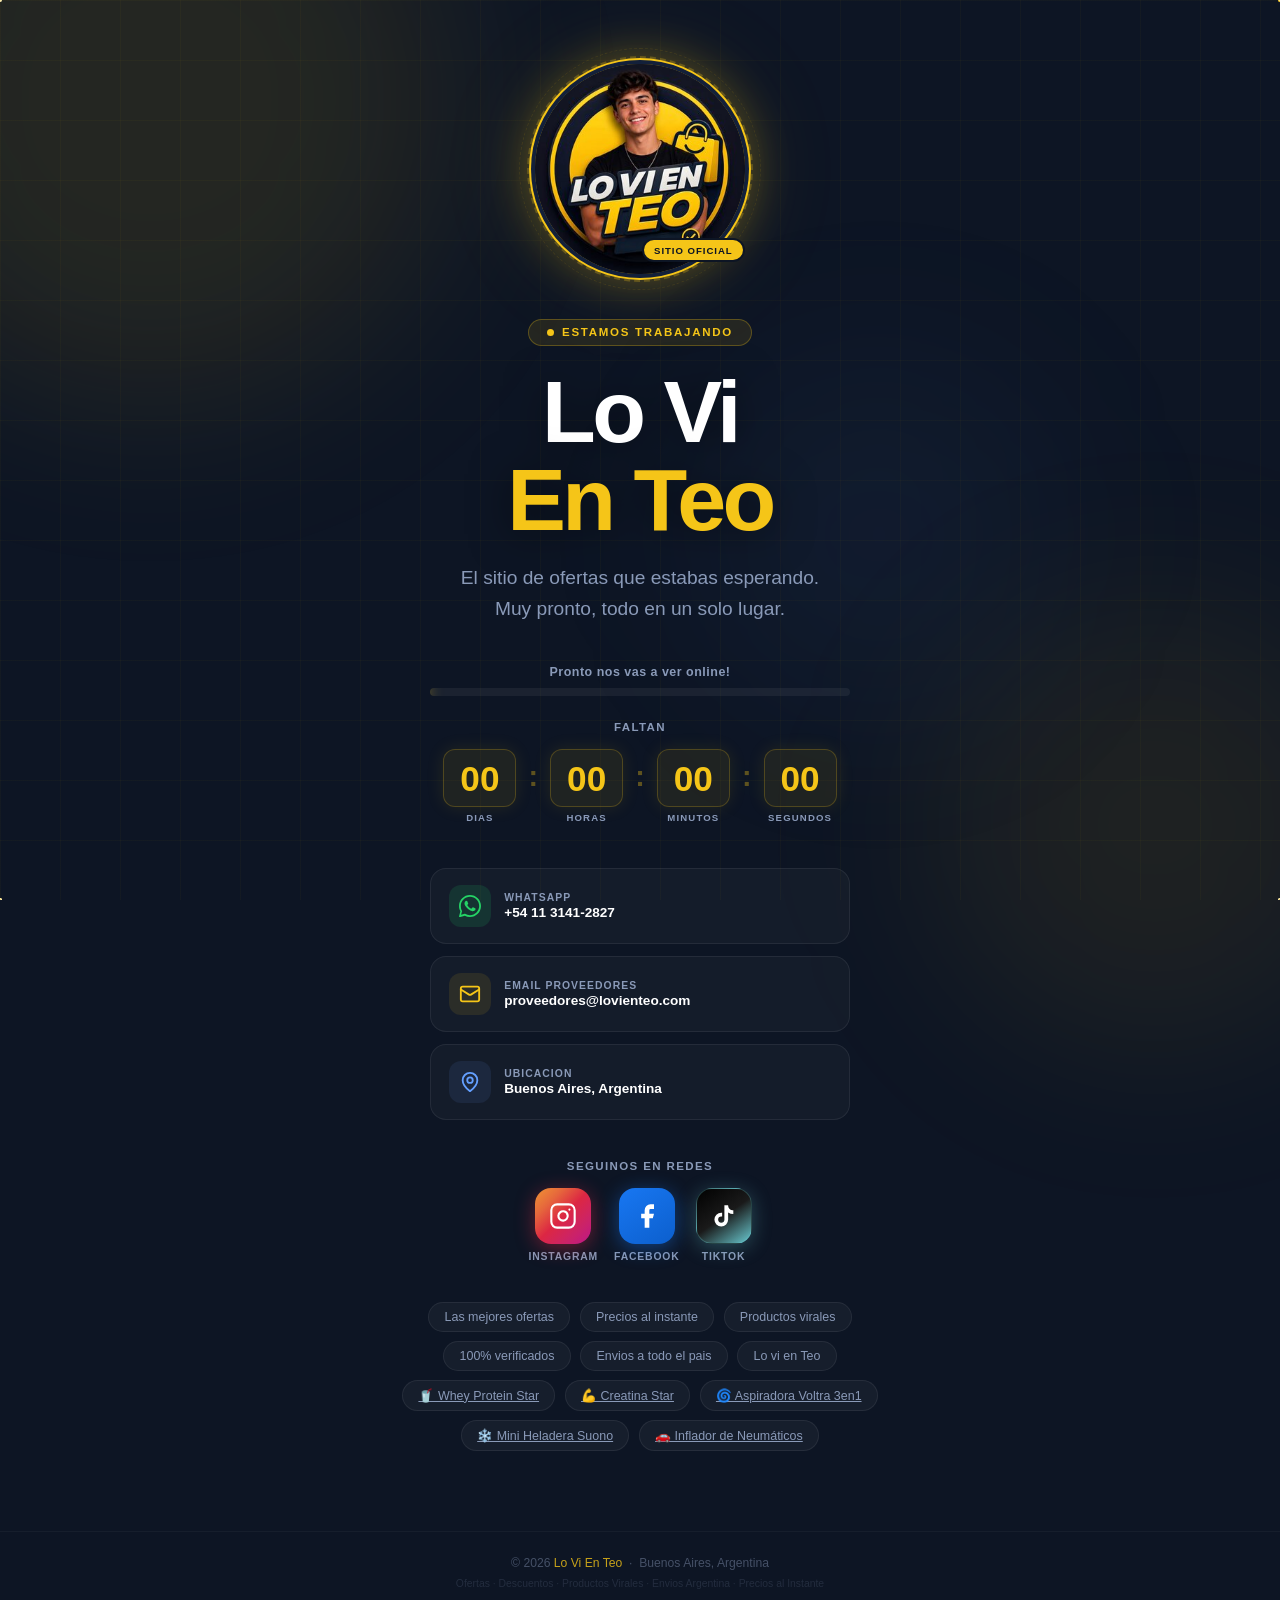
==== commit d9fda6f2: "Update index.html" ====
--- a/index.html
+++ b/index.html
@@ -740,6 +740,11 @@
     <div class="chip">100% verificados</div>
     <div class="chip">Envios a todo el pais</div>
     <div class="chip">Lo vi en Teo</div>
+    <a class="chip chip-product" href="https://lovienteopromos.com/star-nutrition-whey-protein/" target="_blank" rel="noopener">🥤 Whey Protein Star</a>
+    <a class="chip chip-product" href="https://lovienteopromos.com/creatinastar/" target="_blank" rel="noopener">💪 Creatina Star</a>
+    <a class="chip chip-product" href="https://lovienteopromos.com/aspiradora-voltra-3en1/" target="_blank" rel="noopener">🌀 Aspiradora Voltra 3en1</a>
+    <a class="chip chip-product" href="https://lovienteopromos.com/mini-heladera-suono/" target="_blank" rel="noopener">❄️ Mini Heladera Suono</a>
+    <a class="chip chip-product" href="https://lovienteopromos.com/inflador-neumaticos/" target="_blank" rel="noopener">🚗 Inflador de Neumáticos</a>
   </div>
 </main>
 
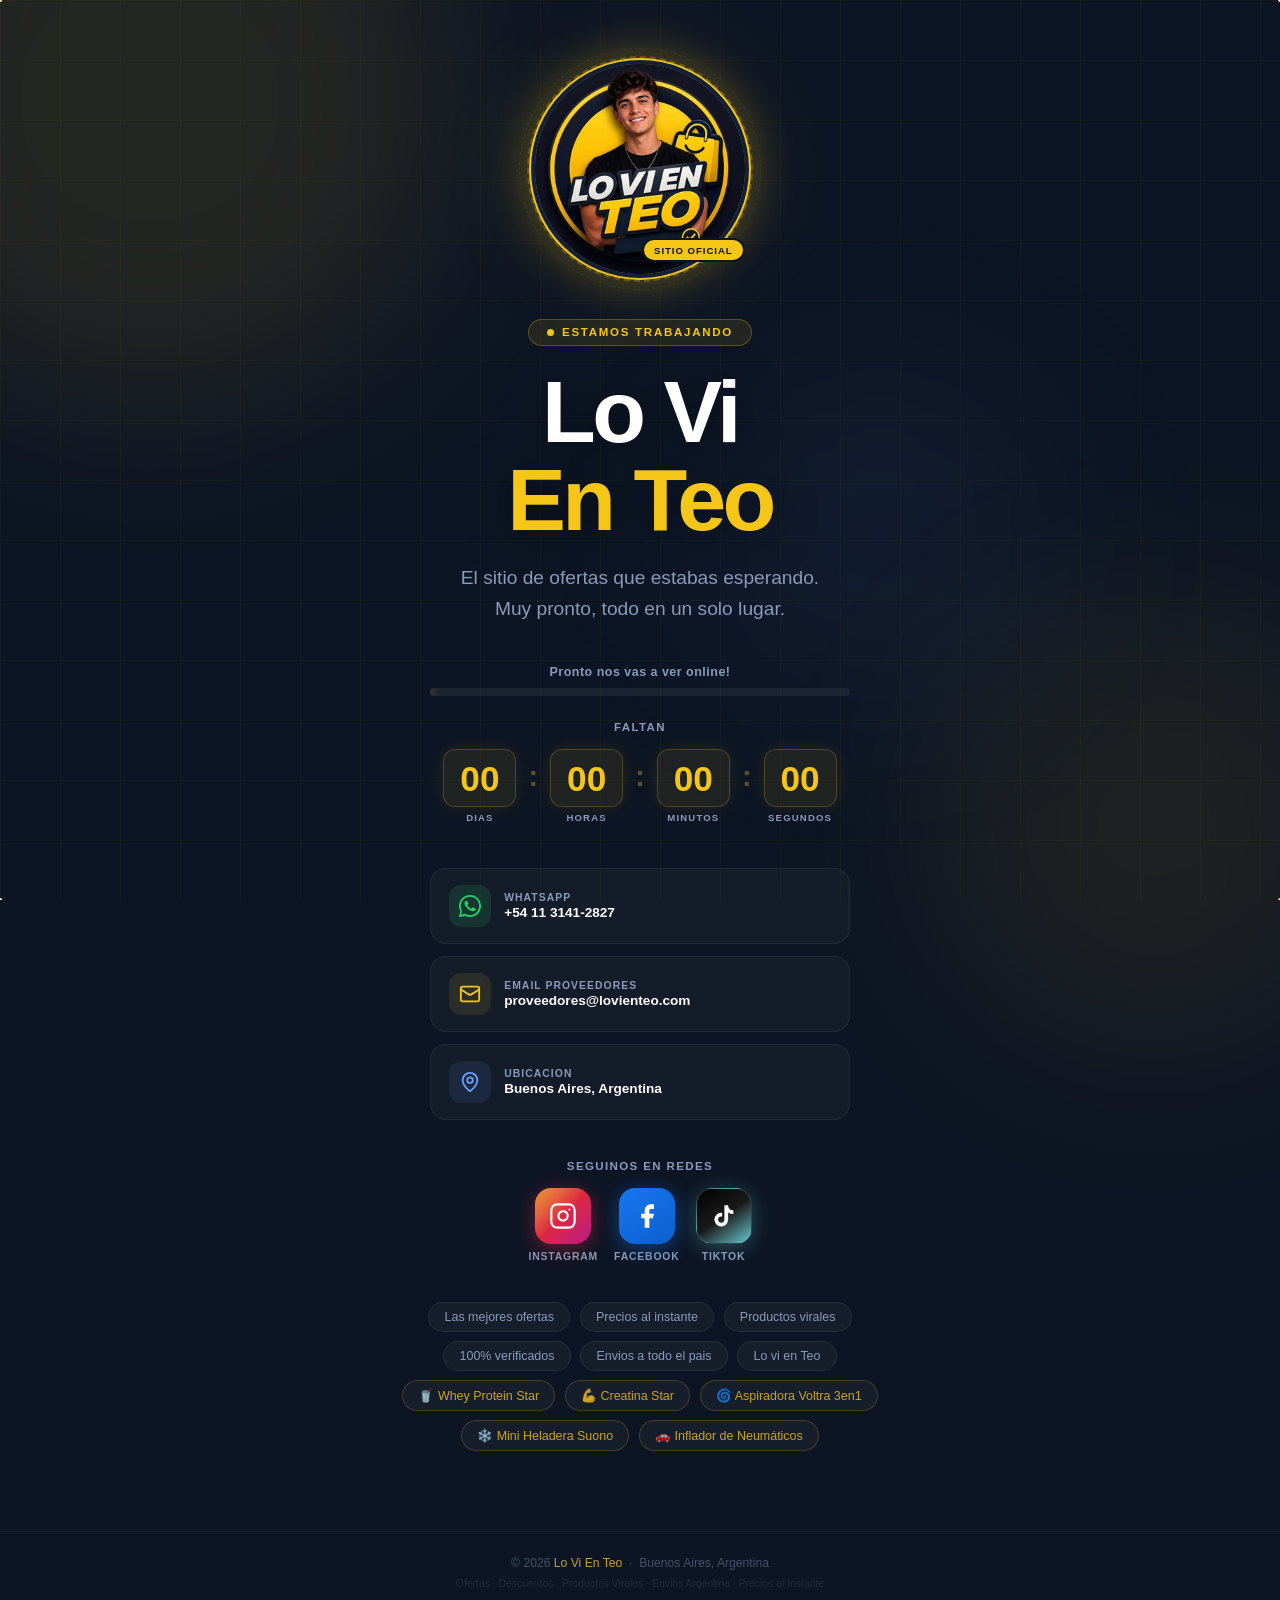
==== commit f00f52d9: "Update index.html" ====
--- a/index.html
+++ b/index.html
@@ -3,7 +3,6 @@
 <head>
   <meta charset="UTF-8" />
   <meta name="viewport" content="width=device-width, initial-scale=1.0" />
-
   <!-- Primary Meta -->
   <title>Lo Vi En Teo — Ofertas, Descuentos y Productos Virales en Argentina</title>
   <meta name="description" content="Lo Vi En Teo es el sitio de ofertas, descuentos y productos virales que estabas esperando. Muy pronto online desde Buenos Aires, Argentina. Precios al instante, productos 100% verificados y envíos a todo el país." />
@@ -569,7 +568,17 @@
       border-color: rgba(245,197,24,0.25);
       color: var(--white);
     }
-
+   .chip-product 
+    {
+          text-decoration: none;
+          border-color: rgba(245,197,24,0.2);
+          color: rgba(245,197,24,0.8);
+        }
+   .chip-product:hover {
+          background: rgba(245,197,24,0.1);
+          border-color: rgba(245,197,24,0.5);
+          color: #f5c518;
+    }
     footer {
       position: relative; z-index: 2;
       width: 100%;
